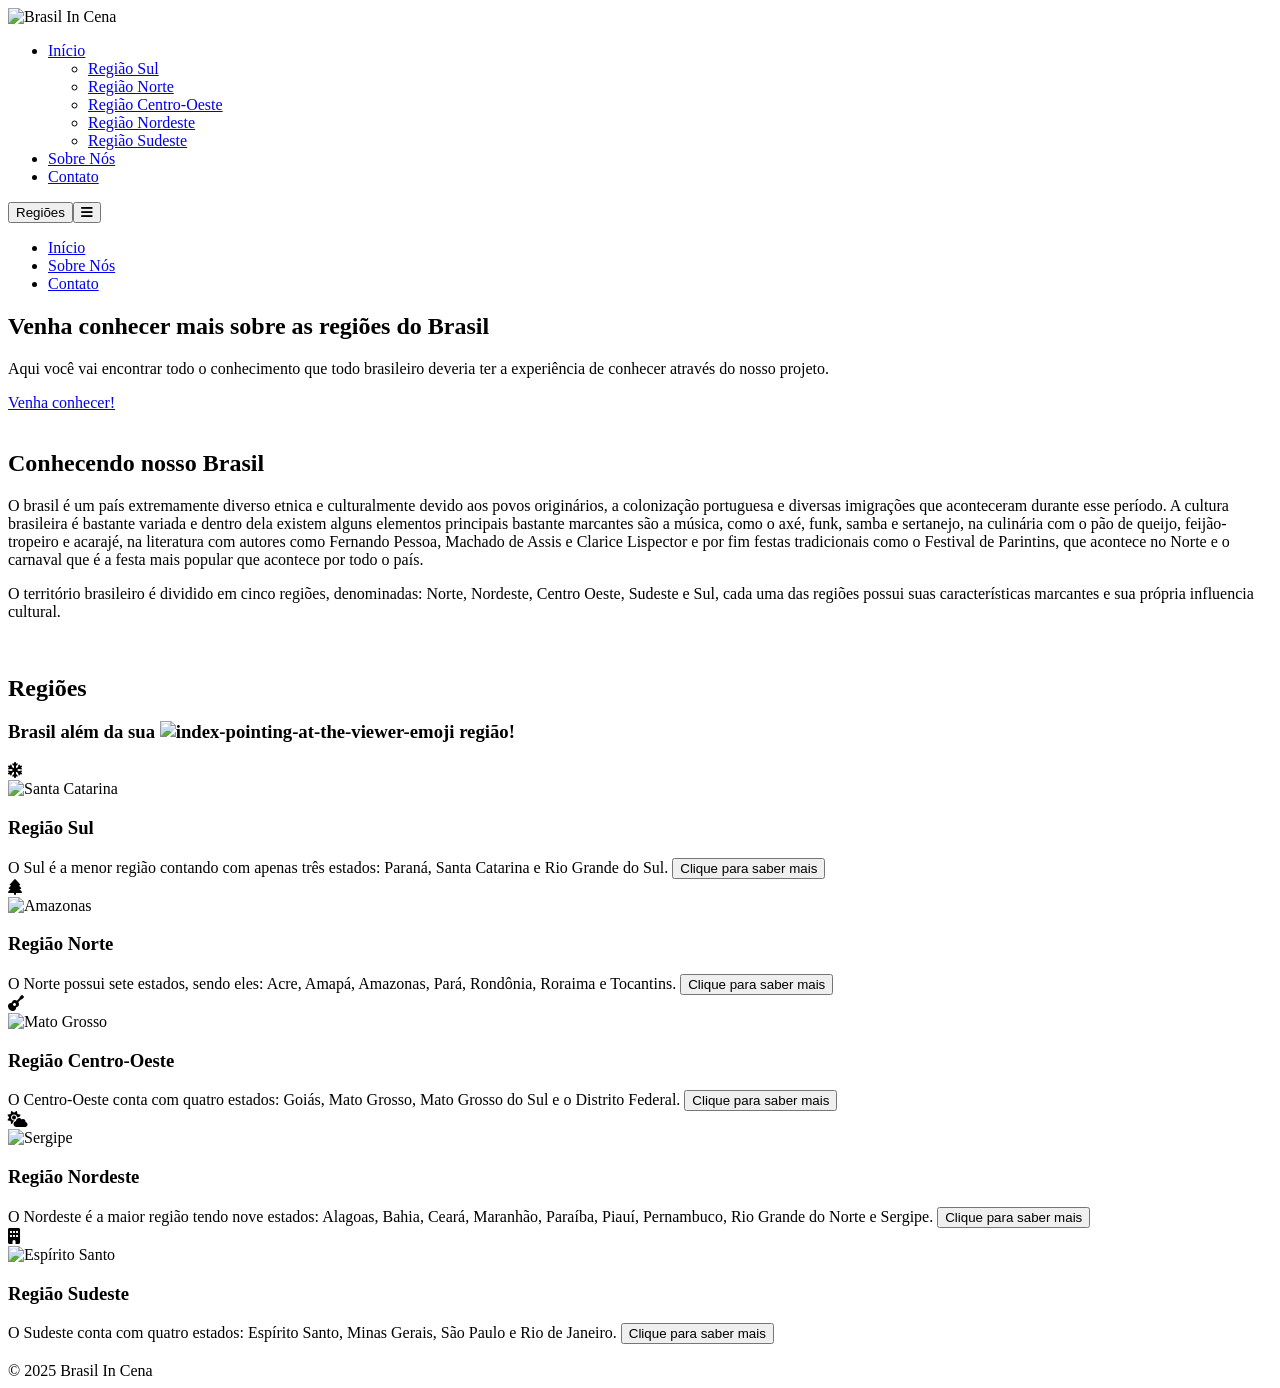
==== index.html @ 93aeb872 "Auto-deploy: Update regions data and build pages. ebbc20888fd1d52a2a6625dc77ec9b500f9c16fe" ====
<!DOCTYPE html><html lang="pt-br"><head><meta charset="UTF-8"><meta name="viewport" content="width=device-width, initial-scale=1.0"><link rel="stylesheet" href="src/assets/styles/css/style.css"><link rel="stylesheet" href="https://cdnjs.cloudflare.com/ajax/libs/font-awesome/6.4.0/css/all.min.css"><script src="https://unpkg.com/scrollreveal"></script><title>Brasil in Cena</title></head><body><header><nav id="navbar"><img loading="lazy" src="src/assets/styles/img/logoo.png" alt="Brasil In Cena" id="nav_logo"><ul id="nav_list"><li class="nav-item"><a href="index.html">Início</a><ul class="nav-menu"><li><a href="src/assets/pages/sul.html">Região Sul</a></li><li><a href="src/assets/pages/norte.html">Região Norte</a></li><li><a href="src/assets/pages/centro-oeste.html">Região Centro-Oeste</a></li><li><a href="src/assets/pages/nordeste.html">Região Nordeste</a></li><li><a href="src/assets/pages/sudeste.html">Região Sudeste</a></li></ul></li><li class="nav-item"><a href="src/assets/pages/sobre.html">Sobre Nós</a></li><li class="nav-item"><a href="src/assets/pages/contato.html">Contato</a></li></ul><a href='index.html#menu' class="btn-default-link"><button class="btn-default">Regiões</button></a><button id="mobile_btn"><i class="fa-solid fa-bars"></i></button></nav><div id="mobile_menu"><ul id="mobile_nav_list"><li class="nav-item active"><a href="index.html">Início</a></li><li class="nav-item"><a href="src/assets/pages/sobre.html">Sobre Nós</a></li><li class="nav-item"><a href="src/assets/pages/contato.html">Contato</a></li></ul></div></header><main><section id="home"><div class="shape"></div><div id="cta"><h1 class="title"> Venha conhecer mais sobre as <span>regiões do Brasil</span></h1><p class="description"> Aqui você vai encontrar todo o conhecimento que todo brasileiro deveria ter a experiência de conhecer através do nosso projeto. </p><div id="cta_buttons"><a href="#brasil" class="btn-default"> Venha conhecer! </a></div></div><div id="banner"><img loading="lazy" src="src/assets/styles/img/banner.png" alt="" onerror="this.onerror=null; this.src='src/assets/styles/img/brasil1.png';"></div></section><section id="brasil"><div class="shape-brasil"></div><div id="br"><h1 class="title"> Conhecendo nosso <span class="subtitle">Brasil</span></h1><p class="description"> O brasil é um país extremamente diverso etnica e culturalmente devido aos povos originários, a colonização portuguesa e diversas imigrações que aconteceram durante esse período. A cultura brasileira é bastante variada e dentro dela existem alguns elementos principais bastante marcantes são a música, como o axé, funk, samba e sertanejo, na culinária com o pão de queijo, feijão-tropeiro e acarajé, na literatura com autores como Fernando Pessoa, Machado de Assis e Clarice Lispector e por fim festas tradicionais como o Festival de Parintins, que acontece no Norte e o carnaval que é a festa mais popular que acontece por todo o país. </p><p class="description"> O território brasileiro é dividido em cinco regiões, denominadas: Norte, Nordeste, Centro Oeste, Sudeste e Sul, cada uma das regiões possui suas características marcantes e sua própria influencia cultural. </p></div><div id="banner"><img loading="lazy" src="src/assets/styles/img/brasil1.png" alt=""></div></section><section id="menu"><h2 class="section-title">Regiões</h2><h3 class="section-subtitle">Brasil além da sua <img width="48" height="48" src="https://img.icons8.com/emoji/48/index-pointing-at-the-viewer-emoji.png" alt="index-pointing-at-the-viewer-emoji" loading="lazy" /> região!</h3><div id="dishes"><div class="dish"><div class="dish-heart"><i class="fa-solid fa-snowflake"></i></div><img src="https://www.rvempreendimentos.com.br/wp-content/uploads/2022/03/morar-em-santa-catarina.jpg" class="dish-image" alt="Santa Catarina" loading="lazy"><h3 class="dish-title"> Região Sul </h3><span class="dish-description"> O Sul é a menor região contando com apenas três estados: Paraná, Santa Catarina e Rio Grande do Sul. </span><a href='src/assets/pages/sul.html' class="btn-default-link"><button class="btn-default">Clique para saber mais</button></a></div><div class="dish"><div class="dish-heart"><i class="fa-solid fa-tree"></i></div><img src="https://img.odcdn.com.br/wp-content/uploads/2025/01/Rio-amazonas-1920x1080.jpg" class="dish-image" alt="Amazonas" loading="lazy"><h3 class="dish-title"> Região Norte </h3><span class="dish-description"> O Norte possui sete estados, sendo eles: Acre, Amapá, Amazonas, Pará, Rondônia, Roraima e Tocantins. </span><a href='src/assets/pages/norte.html' class="btn-default-link"><button class="btn-default">Clique para saber mais</button></a></div><div class="dish"><div class="dish-heart"><i class="fa-solid fa-guitar"></i></div><img src="https://imagens.portalzuk.com.br/blog/593/63348a81b76a8.jpg" class="dish-image" alt="Mato Grosso" loading="lazy"><h3 class="dish-title"> Região Centro-Oeste </h3><span class="dish-description"> O Centro-Oeste conta com quatro estados: Goiás, Mato Grosso, Mato Grosso do Sul e o Distrito Federal. </span><a href='src/assets/pages/centro-oeste.html' class="btn-default-link"><button class="btn-default">Clique para saber mais</button></a></div><div class="dish"><div class="dish-heart"><i class="fa-solid fa-cloud-sun"></i></div><img src="https://encrypted-tbn0.gstatic.com/images?q=tbn:ANd9GcTN8U9FhdNy1O3b52xm7x3zM3lcyWp_w81t0A&s" class="dish-image" alt="Sergipe" loading="lazy"><h3 class="dish-title"> Região Nordeste </h3><span class="dish-description"> O Nordeste é a maior região tendo nove estados: Alagoas, Bahia, Ceará, Maranhão, Paraíba, Piauí, Pernambuco, Rio Grande do Norte e Sergipe. </span><a href='src/assets/pages/nordeste.html' class="btn-default-link"><button class="btn-default">Clique para saber mais</button></a></div><div class="dish"><div class="dish-heart"><i class="fa-solid fa-building"></i></div><img src="https://vidadeturista.com/wp-content/uploads/2020/07/ponte-vitoria-espirito-santo.jpg" class="dish-image" alt="Espírito Santo" loading="lazy"><h3 class="dish-title"> Região Sudeste </h3><span class="dish-description"> O Sudeste conta com quatro estados: Espírito Santo, Minas Gerais, São Paulo e Rio de Janeiro. </span><a href='src/assets/pages/sudeste.html' class="btn-default-link"><button class="btn-default">Clique para saber mais</button></a></div></div></section></main><footer><img src="src/assets/styles/img/footer.svg" alt="" loading="lazy"><div id="footer_items"><span id="copyright"> &copy 2025 Brasil In Cena </span></div></footer><script src="src/assets/styles/js/script.js"></script></body></html>
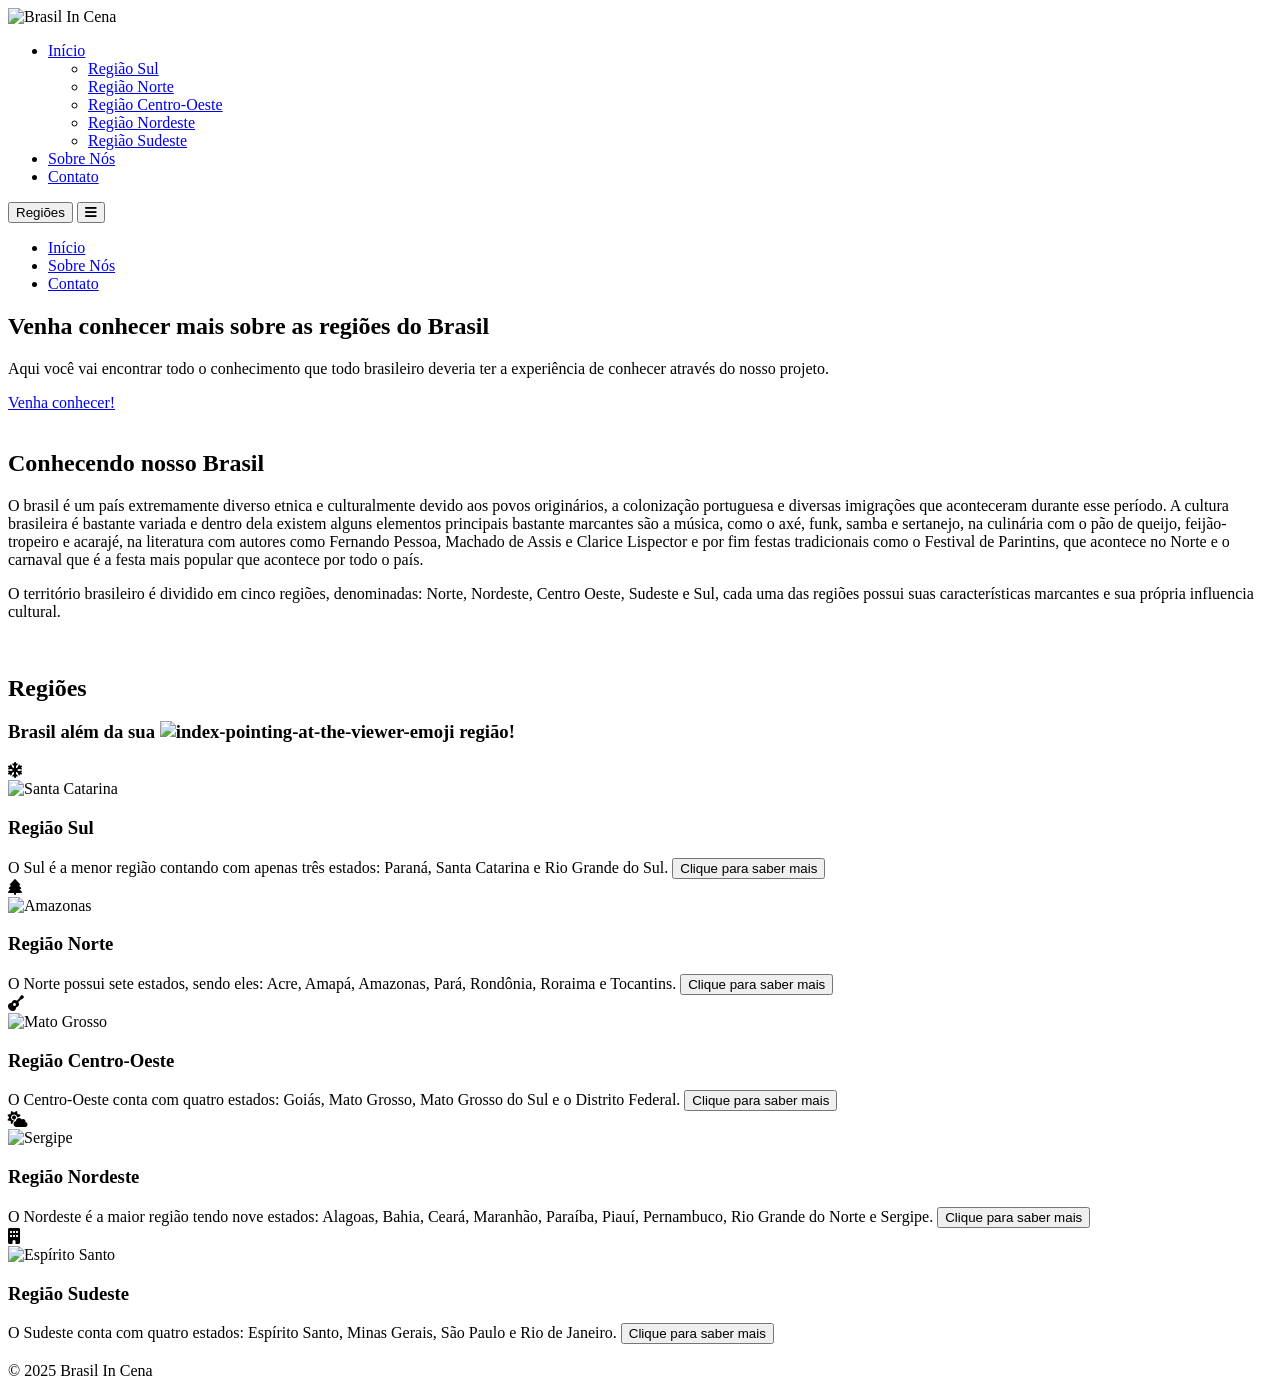
==== commit 69873a39: "Auto-deploy: Update regions data and build pages. b3bf6445f37261f64de7d0e1ed1f90cdda896c5e" ====
--- a/index.html
+++ b/index.html
@@ -1 +1,256 @@
-<!DOCTYPE html><html lang="pt-br"><head><meta charset="UTF-8"><meta name="viewport" content="width=device-width, initial-scale=1.0"><link rel="stylesheet" href="src/assets/styles/css/style.css"><link rel="stylesheet" href="https://cdnjs.cloudflare.com/ajax/libs/font-awesome/6.4.0/css/all.min.css"><script src="https://unpkg.com/scrollreveal"></script><title>Brasil in Cena</title></head><body><header><nav id="navbar"><img loading="lazy" src="src/assets/styles/img/logoo.png" alt="Brasil In Cena" id="nav_logo"><ul id="nav_list"><li class="nav-item"><a href="index.html">Início</a><ul class="nav-menu"><li><a href="src/assets/pages/sul.html">Região Sul</a></li><li><a href="src/assets/pages/norte.html">Região Norte</a></li><li><a href="src/assets/pages/centro-oeste.html">Região Centro-Oeste</a></li><li><a href="src/assets/pages/nordeste.html">Região Nordeste</a></li><li><a href="src/assets/pages/sudeste.html">Região Sudeste</a></li></ul></li><li class="nav-item"><a href="src/assets/pages/sobre.html">Sobre Nós</a></li><li class="nav-item"><a href="src/assets/pages/contato.html">Contato</a></li></ul><a href='index.html#menu' class="btn-default-link"><button class="btn-default">Regiões</button></a><button id="mobile_btn"><i class="fa-solid fa-bars"></i></button></nav><div id="mobile_menu"><ul id="mobile_nav_list"><li class="nav-item active"><a href="index.html">Início</a></li><li class="nav-item"><a href="src/assets/pages/sobre.html">Sobre Nós</a></li><li class="nav-item"><a href="src/assets/pages/contato.html">Contato</a></li></ul></div></header><main><section id="home"><div class="shape"></div><div id="cta"><h1 class="title"> Venha conhecer mais sobre as <span>regiões do Brasil</span></h1><p class="description"> Aqui você vai encontrar todo o conhecimento que todo brasileiro deveria ter a experiência de conhecer através do nosso projeto. </p><div id="cta_buttons"><a href="#brasil" class="btn-default"> Venha conhecer! </a></div></div><div id="banner"><img loading="lazy" src="src/assets/styles/img/banner.png" alt="" onerror="this.onerror=null; this.src='src/assets/styles/img/brasil1.png';"></div></section><section id="brasil"><div class="shape-brasil"></div><div id="br"><h1 class="title"> Conhecendo nosso <span class="subtitle">Brasil</span></h1><p class="description"> O brasil é um país extremamente diverso etnica e culturalmente devido aos povos originários, a colonização portuguesa e diversas imigrações que aconteceram durante esse período. A cultura brasileira é bastante variada e dentro dela existem alguns elementos principais bastante marcantes são a música, como o axé, funk, samba e sertanejo, na culinária com o pão de queijo, feijão-tropeiro e acarajé, na literatura com autores como Fernando Pessoa, Machado de Assis e Clarice Lispector e por fim festas tradicionais como o Festival de Parintins, que acontece no Norte e o carnaval que é a festa mais popular que acontece por todo o país. </p><p class="description"> O território brasileiro é dividido em cinco regiões, denominadas: Norte, Nordeste, Centro Oeste, Sudeste e Sul, cada uma das regiões possui suas características marcantes e sua própria influencia cultural. </p></div><div id="banner"><img loading="lazy" src="src/assets/styles/img/brasil1.png" alt=""></div></section><section id="menu"><h2 class="section-title">Regiões</h2><h3 class="section-subtitle">Brasil além da sua <img width="48" height="48" src="https://img.icons8.com/emoji/48/index-pointing-at-the-viewer-emoji.png" alt="index-pointing-at-the-viewer-emoji" loading="lazy" /> região!</h3><div id="dishes"><div class="dish"><div class="dish-heart"><i class="fa-solid fa-snowflake"></i></div><img src="https://www.rvempreendimentos.com.br/wp-content/uploads/2022/03/morar-em-santa-catarina.jpg" class="dish-image" alt="Santa Catarina" loading="lazy"><h3 class="dish-title"> Região Sul </h3><span class="dish-description"> O Sul é a menor região contando com apenas três estados: Paraná, Santa Catarina e Rio Grande do Sul. </span><a href='src/assets/pages/sul.html' class="btn-default-link"><button class="btn-default">Clique para saber mais</button></a></div><div class="dish"><div class="dish-heart"><i class="fa-solid fa-tree"></i></div><img src="https://img.odcdn.com.br/wp-content/uploads/2025/01/Rio-amazonas-1920x1080.jpg" class="dish-image" alt="Amazonas" loading="lazy"><h3 class="dish-title"> Região Norte </h3><span class="dish-description"> O Norte possui sete estados, sendo eles: Acre, Amapá, Amazonas, Pará, Rondônia, Roraima e Tocantins. </span><a href='src/assets/pages/norte.html' class="btn-default-link"><button class="btn-default">Clique para saber mais</button></a></div><div class="dish"><div class="dish-heart"><i class="fa-solid fa-guitar"></i></div><img src="https://imagens.portalzuk.com.br/blog/593/63348a81b76a8.jpg" class="dish-image" alt="Mato Grosso" loading="lazy"><h3 class="dish-title"> Região Centro-Oeste </h3><span class="dish-description"> O Centro-Oeste conta com quatro estados: Goiás, Mato Grosso, Mato Grosso do Sul e o Distrito Federal. </span><a href='src/assets/pages/centro-oeste.html' class="btn-default-link"><button class="btn-default">Clique para saber mais</button></a></div><div class="dish"><div class="dish-heart"><i class="fa-solid fa-cloud-sun"></i></div><img src="https://encrypted-tbn0.gstatic.com/images?q=tbn:ANd9GcTN8U9FhdNy1O3b52xm7x3zM3lcyWp_w81t0A&s" class="dish-image" alt="Sergipe" loading="lazy"><h3 class="dish-title"> Região Nordeste </h3><span class="dish-description"> O Nordeste é a maior região tendo nove estados: Alagoas, Bahia, Ceará, Maranhão, Paraíba, Piauí, Pernambuco, Rio Grande do Norte e Sergipe. </span><a href='src/assets/pages/nordeste.html' class="btn-default-link"><button class="btn-default">Clique para saber mais</button></a></div><div class="dish"><div class="dish-heart"><i class="fa-solid fa-building"></i></div><img src="https://vidadeturista.com/wp-content/uploads/2020/07/ponte-vitoria-espirito-santo.jpg" class="dish-image" alt="Espírito Santo" loading="lazy"><h3 class="dish-title"> Região Sudeste </h3><span class="dish-description"> O Sudeste conta com quatro estados: Espírito Santo, Minas Gerais, São Paulo e Rio de Janeiro. </span><a href='src/assets/pages/sudeste.html' class="btn-default-link"><button class="btn-default">Clique para saber mais</button></a></div></div></section></main><footer><img src="src/assets/styles/img/footer.svg" alt="" loading="lazy"><div id="footer_items"><span id="copyright"> &copy 2025 Brasil In Cena </span></div></footer><script src="src/assets/styles/js/script.js"></script></body></html>+<!DOCTYPE html>
+<html lang="pt-br">
+
+<head>
+    <meta charset="UTF-8">
+    <meta name="viewport" content="width=device-width, initial-scale=1.0">
+
+    <link rel="stylesheet" href="src/assets/styles/css/style.css">
+    <link rel="stylesheet" href="https://cdnjs.cloudflare.com/ajax/libs/font-awesome/6.4.0/css/all.min.css">
+
+    <script src="https://unpkg.com/scrollreveal"></script>
+
+    <title>Brasil in Cena</title>
+
+</head>
+
+<body>
+        <header>
+        <nav id="navbar">
+            <img src="src/assets/styles/img/logoo.png" alt="Brasil In Cena" id="nav_logo">
+
+            <ul id="nav_list">
+                <li class="nav-item">
+                    <a href="index.html">Início</a>
+                    <ul class="nav-menu">
+                        <li><a href="src/assets/pages/sul.html">Região Sul</a></li>
+                        <li><a href="src/assets/pages/norte.html">Região Norte</a></li>
+                        <li><a href="src/assets/pages/centro-oeste.html">Região Centro-Oeste</a></li>
+                        <li><a href="src/assets/pages/nordeste.html">Região Nordeste</a></li>
+                        <li><a href="src/assets/pages/sudeste.html">Região Sudeste</a></li>
+                    </ul>
+                </li>
+                <li class="nav-item">
+                    <a href="src/assets/pages/sobre.html">Sobre Nós</a>
+                </li>
+                <li class="nav-item">
+                    <a href="src/assets/pages/contato.html">Contato</a>
+                </li>
+            </ul>
+
+            <a href='index.html#menu' class="btn-default-link"><button class="btn-default">Regiões</button></a>
+
+            <button id="mobile_btn">
+                <i class="fa-solid fa-bars"></i>
+            </button>
+        </nav>
+
+        <div id="mobile_menu">
+            <ul id="mobile_nav_list">
+                <li class="nav-item active">
+                    <a href="index.html">Início</a>
+                </li>
+                <li class="nav-item">
+                    <a href="src/assets/pages/sobre.html">Sobre Nós</a>
+                </li>
+                <li class="nav-item">
+                    <a href="src/assets/pages/contato.html">Contato</a>
+                </li>
+            </ul>
+        </div>
+    </header>
+
+    <main>
+        <section id="home">
+            <div class="shape"></div>
+            <div id="cta">
+                <h1 class="title">
+                    Venha conhecer mais sobre as
+                    <span>regiões do Brasil</span>
+                </h1>
+
+                <p class="description">
+                    Aqui você vai encontrar todo o conhecimento que todo brasileiro deveria ter a experiência de
+                    conhecer através do nosso projeto.
+                </p>
+
+                <div id="cta_buttons">
+                    <a href="#brasil" class="btn-default">
+                        Venha conhecer!
+                    </a>
+
+                </div>
+            </div>
+
+
+
+            <div id="banner">
+                <img src="src/assets/styles/img/banner.png" alt="" onerror="this.onerror=null; this.src='src/assets/styles/img/brasil1.png';">
+            </div>
+
+
+        </section>
+
+        <section id="brasil">
+            <div class="shape-brasil"></div>
+            <div id="br">
+                <h1 class="title">
+                    Conhecendo nosso
+                    <span class="subtitle">Brasil</span>
+                </h1>
+
+                <p class="description">
+                    O brasil é um país extremamente diverso etnica e culturalmente devido aos povos originários, a
+                    colonização portuguesa e diversas imigrações que aconteceram durante esse período. A cultura
+                    brasileira é bastante variada e dentro dela existem alguns elementos principais bastante marcantes
+                    são a música, como o axé, funk, samba e sertanejo, na culinária com o pão de queijo, feijão-tropeiro
+                    e acarajé, na literatura com autores como Fernando Pessoa, Machado de Assis e Clarice Lispector e
+                    por fim festas tradicionais como o Festival de Parintins, que acontece no Norte e o carnaval que é a
+                    festa mais popular que acontece por todo o país.
+                </p>
+                <p class="description">
+                    O território brasileiro é dividido em cinco regiões, denominadas: Norte, Nordeste, Centro Oeste,
+                    Sudeste e Sul, cada uma das regiões possui suas características marcantes e sua própria influencia
+                    cultural.
+                </p>
+
+            </div>
+
+            <div id="banner">
+                <img src="src/assets/styles/img/brasil1.png" alt="">
+            </div>
+        </section>
+
+
+
+        <section id="menu">
+            <h2 class="section-title">Regiões</h2>
+            <h3 class="section-subtitle">Brasil além da sua <img width="48" height="48"
+                    src="https://img.icons8.com/emoji/48/index-pointing-at-the-viewer-emoji.png"
+                    alt="index-pointing-at-the-viewer-emoji" loading="lazy" /> região!</h3>
+
+            <div id="dishes">
+                <div class="dish">
+                    <div class="dish-heart">
+                        <i class="fa-solid fa-snowflake"></i>
+                    </div>
+
+                    <img src="https://www.rvempreendimentos.com.br/wp-content/uploads/2022/03/morar-em-santa-catarina.jpg"
+                        class="dish-image" alt="Santa Catarina" loading="lazy">
+
+                    <h3 class="dish-title">
+                        Região Sul
+                    </h3>
+
+                    <span class="dish-description">
+                        O Sul é a menor região contando com apenas três estados: Paraná, Santa Catarina e Rio Grande do
+                        Sul.
+                    </span>
+
+                    <a href='src/assets/pages/sul.html' class="btn-default-link"><button class="btn-default">Clique para
+                            saber mais</button></a>
+                </div>
+
+
+                <div class="dish">
+                    <div class="dish-heart">
+                        <i class="fa-solid fa-tree"></i>
+                    </div>
+
+                    <img src="https://img.odcdn.com.br/wp-content/uploads/2025/01/Rio-amazonas-1920x1080.jpg"
+                        class="dish-image" alt="Amazonas" loading="lazy">
+
+                    <h3 class="dish-title">
+                        Região Norte
+                    </h3>
+
+                    <span class="dish-description">
+                        O Norte possui sete estados, sendo eles: Acre, Amapá, Amazonas,
+                        Pará, Rondônia, Roraima e Tocantins.
+                    </span>
+
+                    <a href='src/assets/pages/norte.html' class="btn-default-link"><button class="btn-default">Clique
+                            para saber mais</button></a>
+                </div>
+
+                <div class="dish">
+                    <div class="dish-heart">
+                        <i class="fa-solid fa-guitar"></i>
+                    </div>
+
+                    <img src="https://imagens.portalzuk.com.br/blog/593/63348a81b76a8.jpg" class="dish-image"
+                        alt="Mato Grosso" loading="lazy">
+
+                    <h3 class="dish-title">
+                        Região Centro-Oeste
+                    </h3>
+
+                    <span class="dish-description">
+                        O Centro-Oeste conta com quatro estados: Goiás, Mato Grosso, Mato Grosso do Sul e o Distrito
+                        Federal.
+                    </span>
+
+                    <a href='src/assets/pages/centro-oeste.html' class="btn-default-link">
+                        <button class="btn-default">Clique para saber mais</button>
+                    </a>
+                </div>
+
+                <div class="dish">
+                    <div class="dish-heart">
+                        <i class="fa-solid fa-cloud-sun"></i>
+                    </div>
+
+                    <img src="https://encrypted-tbn0.gstatic.com/images?q=tbn:ANd9GcTN8U9FhdNy1O3b52xm7x3zM3lcyWp_w81t0A&s"
+                        class="dish-image" alt="Sergipe" loading="lazy">
+
+                    <h3 class="dish-title">
+                        Região Nordeste
+                    </h3>
+
+                    <span class="dish-description">
+                        O Nordeste é a maior região tendo nove estados: Alagoas, Bahia, Ceará, Maranhão, Paraíba, Piauí,
+                        Pernambuco, Rio Grande do Norte e Sergipe.
+                    </span>
+
+                    <a href='src/assets/pages/nordeste.html' class="btn-default-link"><button class="btn-default">Clique para
+                            saber mais</button></a>
+                </div>
+
+                <div class="dish">
+                    <div class="dish-heart">
+                        <i class="fa-solid fa-building"></i>
+                    </div>
+
+                    <img src="https://vidadeturista.com/wp-content/uploads/2020/07/ponte-vitoria-espirito-santo.jpg"
+                        class="dish-image" alt="Espírito Santo" loading="lazy">
+
+                    <h3 class="dish-title">
+                        Região Sudeste
+                    </h3>
+
+                    <span class="dish-description">
+                        O Sudeste conta com quatro estados: Espírito Santo, Minas Gerais, São Paulo e Rio de Janeiro.
+                    </span>
+
+                    <a href='src/assets/pages/sudeste.html' class="btn-default-link"><button class="btn-default">Clique para
+                            saber mais</button></a>
+                </div>
+
+            </div>
+        </section>
+    </main>
+
+    <footer>
+        <img src="src/assets/styles/img/footer.svg" alt="" loading="lazy">
+
+        <div id="footer_items">
+            <span id="copyright">
+                &copy 2025 Brasil In Cena
+            </span>
+        </div>
+    </footer>
+
+    <script src="src/assets/styles/js/script.js"></script>
+</body>
+
+</html>
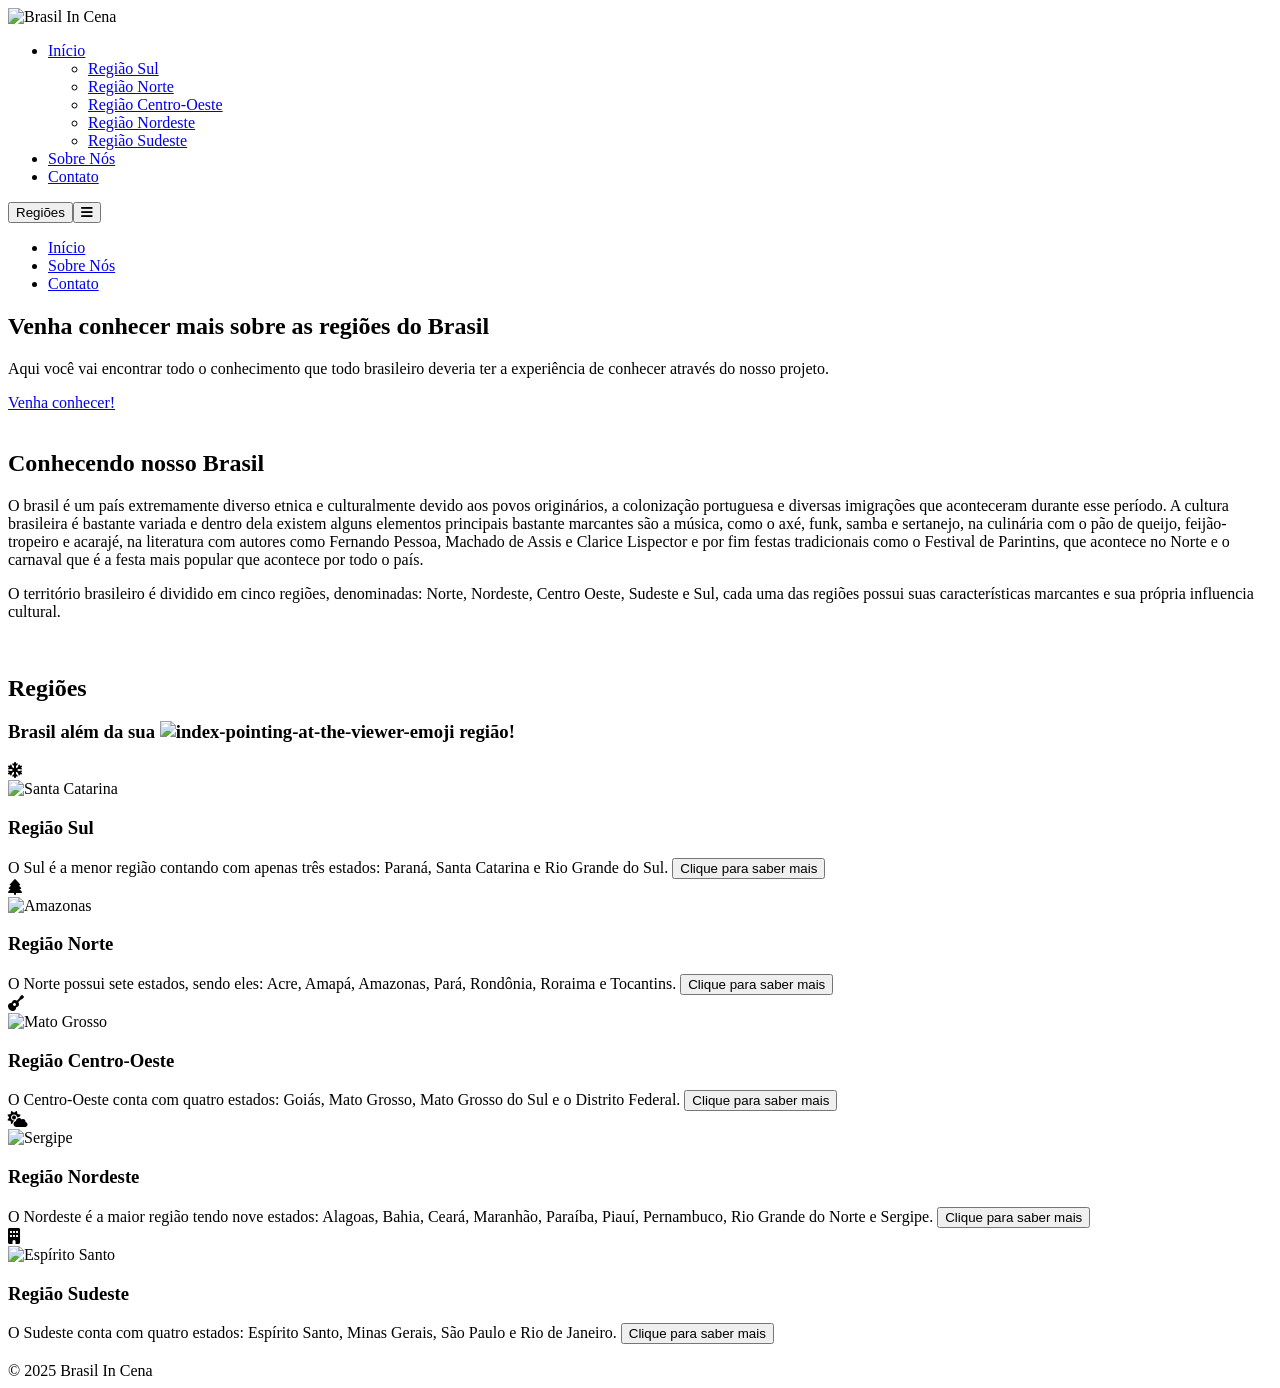
==== commit c50fe2b2: "Auto-deploy: Update regions data and build pages. 6e23031bc6d0ebd4909546f33b0b366831f3865f" ====
--- a/index.html
+++ b/index.html
@@ -1,105 +1,13 @@
-<!DOCTYPE html>
-<html lang="pt-br">
-
-<head>
-    <meta charset="UTF-8">
-    <meta name="viewport" content="width=device-width, initial-scale=1.0">
-
-    <link rel="stylesheet" href="src/assets/styles/css/style.css">
-    <link rel="stylesheet" href="https://cdnjs.cloudflare.com/ajax/libs/font-awesome/6.4.0/css/all.min.css">
-
-    <script src="https://unpkg.com/scrollreveal"></script>
-
-    <title>Brasil in Cena</title>
-
-</head>
-
-<body>
-        <header>
-        <nav id="navbar">
-            <img src="src/assets/styles/img/logoo.png" alt="Brasil In Cena" id="nav_logo">
-
-            <ul id="nav_list">
-                <li class="nav-item">
-                    <a href="index.html">Início</a>
-                    <ul class="nav-menu">
-                        <li><a href="src/assets/pages/sul.html">Região Sul</a></li>
-                        <li><a href="src/assets/pages/norte.html">Região Norte</a></li>
-                        <li><a href="src/assets/pages/centro-oeste.html">Região Centro-Oeste</a></li>
-                        <li><a href="src/assets/pages/nordeste.html">Região Nordeste</a></li>
-                        <li><a href="src/assets/pages/sudeste.html">Região Sudeste</a></li>
-                    </ul>
-                </li>
-                <li class="nav-item">
-                    <a href="src/assets/pages/sobre.html">Sobre Nós</a>
-                </li>
-                <li class="nav-item">
-                    <a href="src/assets/pages/contato.html">Contato</a>
-                </li>
-            </ul>
-
-            <a href='index.html#menu' class="btn-default-link"><button class="btn-default">Regiões</button></a>
-
-            <button id="mobile_btn">
-                <i class="fa-solid fa-bars"></i>
-            </button>
-        </nav>
-
-        <div id="mobile_menu">
-            <ul id="mobile_nav_list">
-                <li class="nav-item active">
-                    <a href="index.html">Início</a>
-                </li>
-                <li class="nav-item">
-                    <a href="src/assets/pages/sobre.html">Sobre Nós</a>
-                </li>
-                <li class="nav-item">
-                    <a href="src/assets/pages/contato.html">Contato</a>
-                </li>
-            </ul>
-        </div>
-    </header>
-
-    <main>
-        <section id="home">
-            <div class="shape"></div>
-            <div id="cta">
-                <h1 class="title">
+<!DOCTYPE html><html lang="pt-BR"><head><meta charset="UTF-8"><meta name="viewport" content="width=device-width, initial-scale=1.0"><link rel="stylesheet" href="./src/assets/styles/css/style.css"><link rel="stylesheet" href="https://cdnjs.cloudflare.com/ajax/libs/font-awesome/6.4.0/css/all.min.css"><script src="https://unpkg.com/scrollreveal"></script><title>Brasil in Cena</title></head><body><header><nav id="navbar"><img src="./src/assets/styles/img/logoo.png" alt="Brasil In Cena" id="nav_logo"><ul id="nav_list"><li class="nav-item"><a href="./index.html">Início</a><ul class="nav-menu"><li><a href="./src/assets/pages/sul.html">Região Sul</a></li><li><a href="./src/assets/pages/norte.html">Região Norte</a></li><li><a href="./src/assets/pages/centro-oeste.html">Região Centro-Oeste</a></li><li><a href="./src/assets/pages/nordeste.html">Região Nordeste</a></li><li><a href="./src/assets/pages/sudeste.html">Região Sudeste</a></li></ul></li><li class="nav-item"><a href="./src/assets/pages/sobre.html">Sobre Nós</a></li><li class="nav-item"><a href="./src/assets/pages/contato.html">Contato</a></li></ul><a href='./index.html#menu' class="btn-default-link"><button class="btn-default">Regiões</button></a><button id="mobile_btn"><i class="fa-solid fa-bars"></i></button></nav><div id="mobile_menu"><ul id="mobile_nav_list"><li class="nav-item active"><a href="./index.html">Início</a></li><li class="nav-item"><a href="./src/assets/pages/sobre.html">Sobre Nós</a></li><li class="nav-item"><a href="./src/assets/pages/contato.html">Contato</a></li></ul></div></header><main><section id="home"><div class="shape"></div><div id="cta"><h1 class="title">
                     Venha conhecer mais sobre as
-                    <span>regiões do Brasil</span>
-                </h1>
-
-                <p class="description">
+                    <span>regiões do Brasil</span></h1><p class="description">
                     Aqui você vai encontrar todo o conhecimento que todo brasileiro deveria ter a experiência de
                     conhecer através do nosso projeto.
-                </p>
-
-                <div id="cta_buttons">
-                    <a href="#brasil" class="btn-default">
+                </p><div id="cta_buttons"><a href="#brasil" class="btn-default">
                         Venha conhecer!
-                    </a>
-
-                </div>
-            </div>
-
-
-
-            <div id="banner">
-                <img src="src/assets/styles/img/banner.png" alt="" onerror="this.onerror=null; this.src='src/assets/styles/img/brasil1.png';">
-            </div>
-
-
-        </section>
-
-        <section id="brasil">
-            <div class="shape-brasil"></div>
-            <div id="br">
-                <h1 class="title">
+                    </a></div></div><div id="banner"><img src="./src/assets/styles/img/banner.png" alt="" onerror="this.onerror=null; this.src='./src/assets/styles/img/brasil1.png';"></div></section><section id="brasil"><div class="shape-brasil"></div><div id="br"><h1 class="title">
                     Conhecendo nosso
-                    <span class="subtitle">Brasil</span>
-                </h1>
-
-                <p class="description">
+                    <span class="subtitle">Brasil</span></h1><p class="description">
                     O brasil é um país extremamente diverso etnica e culturalmente devido aos povos originários, a
                     colonização portuguesa e diversas imigrações que aconteceram durante esse período. A cultura
                     brasileira é bastante variada e dentro dela existem alguns elementos principais bastante marcantes
@@ -107,150 +15,45 @@
                     e acarajé, na literatura com autores como Fernando Pessoa, Machado de Assis e Clarice Lispector e
                     por fim festas tradicionais como o Festival de Parintins, que acontece no Norte e o carnaval que é a
                     festa mais popular que acontece por todo o país.
-                </p>
-                <p class="description">
+                </p><p class="description">
                     O território brasileiro é dividido em cinco regiões, denominadas: Norte, Nordeste, Centro Oeste,
                     Sudeste e Sul, cada uma das regiões possui suas características marcantes e sua própria influencia
                     cultural.
-                </p>
-
-            </div>
-
-            <div id="banner">
-                <img src="src/assets/styles/img/brasil1.png" alt="">
-            </div>
-        </section>
-
-
-
-        <section id="menu">
-            <h2 class="section-title">Regiões</h2>
-            <h3 class="section-subtitle">Brasil além da sua <img width="48" height="48"
+                </p></div><div id="banner"><img src="./src/assets/styles/img/brasil1.png" alt=""></div></section><section id="menu"><h2 class="section-title">Regiões</h2><h3 class="section-subtitle">Brasil além da sua <img width="48" height="48"
                     src="https://img.icons8.com/emoji/48/index-pointing-at-the-viewer-emoji.png"
-                    alt="index-pointing-at-the-viewer-emoji" loading="lazy" /> região!</h3>
-
-            <div id="dishes">
-                <div class="dish">
-                    <div class="dish-heart">
-                        <i class="fa-solid fa-snowflake"></i>
-                    </div>
-
-                    <img src="https://www.rvempreendimentos.com.br/wp-content/uploads/2022/03/morar-em-santa-catarina.jpg"
-                        class="dish-image" alt="Santa Catarina" loading="lazy">
-
-                    <h3 class="dish-title">
+                    alt="index-pointing-at-the-viewer-emoji" loading="lazy" /> região!</h3><div id="dishes"><div class="dish"><div class="dish-heart"><i class="fa-solid fa-snowflake"></i></div><img src="https://www.rvempreendimentos.com.br/wp-content/uploads/2022/03/morar-em-santa-catarina.jpg"
+                        class="dish-image" alt="Santa Catarina" loading="lazy"><h3 class="dish-title">
                         Região Sul
-                    </h3>
-
-                    <span class="dish-description">
+                    </h3><span class="dish-description">
                         O Sul é a menor região contando com apenas três estados: Paraná, Santa Catarina e Rio Grande do
                         Sul.
-                    </span>
-
-                    <a href='src/assets/pages/sul.html' class="btn-default-link"><button class="btn-default">Clique para
-                            saber mais</button></a>
-                </div>
-
-
-                <div class="dish">
-                    <div class="dish-heart">
-                        <i class="fa-solid fa-tree"></i>
-                    </div>
-
-                    <img src="https://img.odcdn.com.br/wp-content/uploads/2025/01/Rio-amazonas-1920x1080.jpg"
-                        class="dish-image" alt="Amazonas" loading="lazy">
-
-                    <h3 class="dish-title">
+                    </span><a href='./src/assets/pages/sul.html' class="btn-default-link"><button class="btn-default">Clique para
+                            saber mais</button></a></div><div class="dish"><div class="dish-heart"><i class="fa-solid fa-tree"></i></div><img src="https://img.odcdn.com.br/wp-content/uploads/2025/01/Rio-amazonas-1920x1080.jpg"
+                        class="dish-image" alt="Amazonas" loading="lazy"><h3 class="dish-title">
                         Região Norte
-                    </h3>
-
-                    <span class="dish-description">
+                    </h3><span class="dish-description">
                         O Norte possui sete estados, sendo eles: Acre, Amapá, Amazonas,
                         Pará, Rondônia, Roraima e Tocantins.
-                    </span>
-
-                    <a href='src/assets/pages/norte.html' class="btn-default-link"><button class="btn-default">Clique
-                            para saber mais</button></a>
-                </div>
-
-                <div class="dish">
-                    <div class="dish-heart">
-                        <i class="fa-solid fa-guitar"></i>
-                    </div>
-
-                    <img src="https://imagens.portalzuk.com.br/blog/593/63348a81b76a8.jpg" class="dish-image"
-                        alt="Mato Grosso" loading="lazy">
-
-                    <h3 class="dish-title">
+                    </span><a href='./src/assets/pages/norte.html' class="btn-default-link"><button class="btn-default">Clique
+                            para saber mais</button></a></div><div class="dish"><div class="dish-heart"><i class="fa-solid fa-guitar"></i></div><img src="https://imagens.portalzuk.com.br/blog/593/63348a81b76a8.jpg" class="dish-image"
+                        alt="Mato Grosso" loading="lazy"><h3 class="dish-title">
                         Região Centro-Oeste
-                    </h3>
-
-                    <span class="dish-description">
+                    </h3><span class="dish-description">
                         O Centro-Oeste conta com quatro estados: Goiás, Mato Grosso, Mato Grosso do Sul e o Distrito
                         Federal.
-                    </span>
-
-                    <a href='src/assets/pages/centro-oeste.html' class="btn-default-link">
-                        <button class="btn-default">Clique para saber mais</button>
-                    </a>
-                </div>
-
-                <div class="dish">
-                    <div class="dish-heart">
-                        <i class="fa-solid fa-cloud-sun"></i>
-                    </div>
-
-                    <img src="https://encrypted-tbn0.gstatic.com/images?q=tbn:ANd9GcTN8U9FhdNy1O3b52xm7x3zM3lcyWp_w81t0A&s"
-                        class="dish-image" alt="Sergipe" loading="lazy">
-
-                    <h3 class="dish-title">
+                    </span><a href='./src/assets/pages/centro-oeste.html' class="btn-default-link"><button class="btn-default">Clique para saber mais</button></a></div><div class="dish"><div class="dish-heart"><i class="fa-solid fa-cloud-sun"></i></div><img src="https://encrypted-tbn0.gstatic.com/images?q=tbn:ANd9GcTN8U9FhdNy1O3b52xm7x3zM3lcyWp_w81t0A&s"
+                        class="dish-image" alt="Sergipe" loading="lazy"><h3 class="dish-title">
                         Região Nordeste
-                    </h3>
-
-                    <span class="dish-description">
+                    </h3><span class="dish-description">
                         O Nordeste é a maior região tendo nove estados: Alagoas, Bahia, Ceará, Maranhão, Paraíba, Piauí,
                         Pernambuco, Rio Grande do Norte e Sergipe.
-                    </span>
-
-                    <a href='src/assets/pages/nordeste.html' class="btn-default-link"><button class="btn-default">Clique para
-                            saber mais</button></a>
-                </div>
-
-                <div class="dish">
-                    <div class="dish-heart">
-                        <i class="fa-solid fa-building"></i>
-                    </div>
-
-                    <img src="https://vidadeturista.com/wp-content/uploads/2020/07/ponte-vitoria-espirito-santo.jpg"
-                        class="dish-image" alt="Espírito Santo" loading="lazy">
-
-                    <h3 class="dish-title">
+                    </span><a href='./src/assets/pages/nordeste.html' class="btn-default-link"><button class="btn-default">Clique para
+                            saber mais</button></a></div><div class="dish"><div class="dish-heart"><i class="fa-solid fa-building"></i></div><img src="https://vidadeturista.com/wp-content/uploads/2020/07/ponte-vitoria-espirito-santo.jpg"
+                        class="dish-image" alt="Espírito Santo" loading="lazy"><h3 class="dish-title">
                         Região Sudeste
-                    </h3>
-
-                    <span class="dish-description">
+                    </h3><span class="dish-description">
                         O Sudeste conta com quatro estados: Espírito Santo, Minas Gerais, São Paulo e Rio de Janeiro.
-                    </span>
-
-                    <a href='src/assets/pages/sudeste.html' class="btn-default-link"><button class="btn-default">Clique para
-                            saber mais</button></a>
-                </div>
-
-            </div>
-        </section>
-    </main>
-
-    <footer>
-        <img src="src/assets/styles/img/footer.svg" alt="" loading="lazy">
-
-        <div id="footer_items">
-            <span id="copyright">
-                &copy 2025 Brasil In Cena
-            </span>
-        </div>
-    </footer>
-
-    <script src="src/assets/styles/js/script.js"></script>
-</body>
-
-</html>+                    </span><a href='./src/assets/pages/sudeste.html' class="btn-default-link"><button class="btn-default">Clique para
+                            saber mais</button></a></div></div></section></main><footer><img src="./src/assets/styles/img/footer.svg" alt="" loading="lazy"><div id="footer_items"><span id="copyright">
+                &copy; 2025 Brasil In Cena
+            </span></div></footer><script src="./src/assets/styles/js/script.js"></script></body></html>
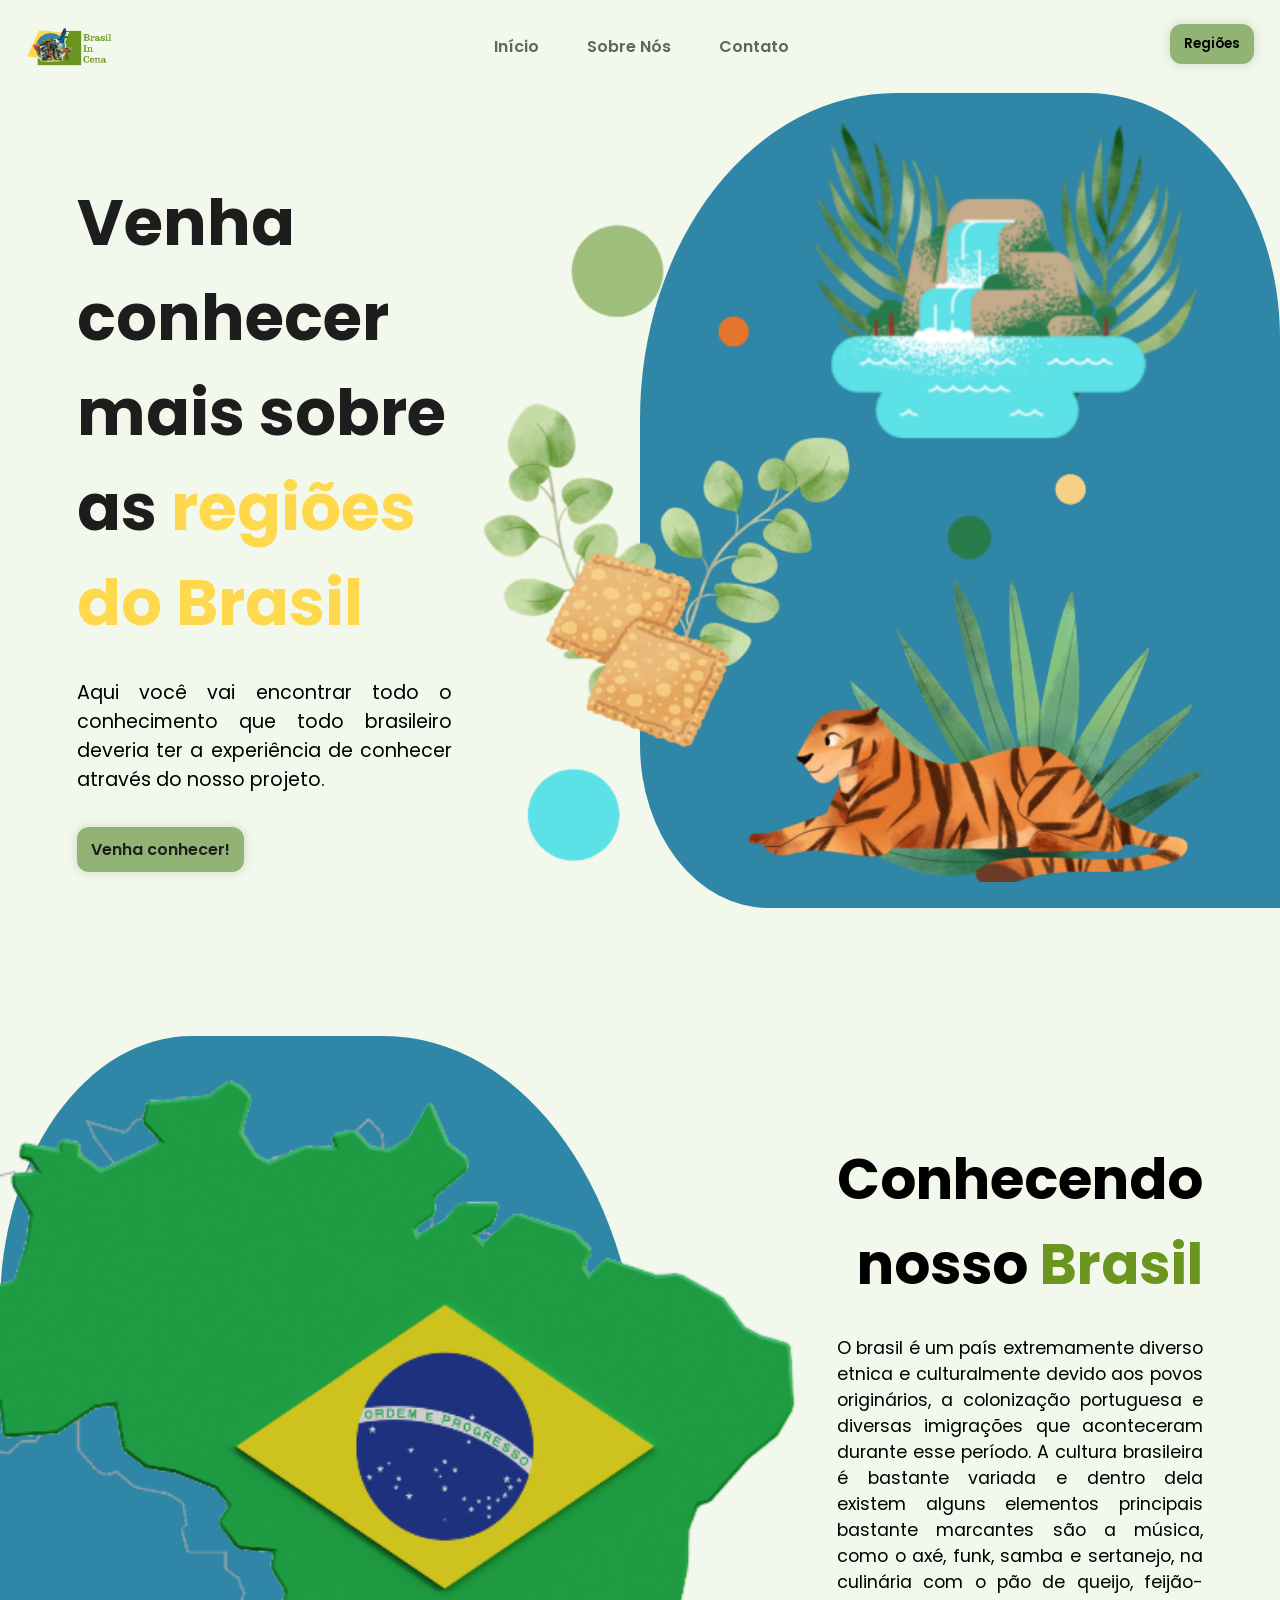
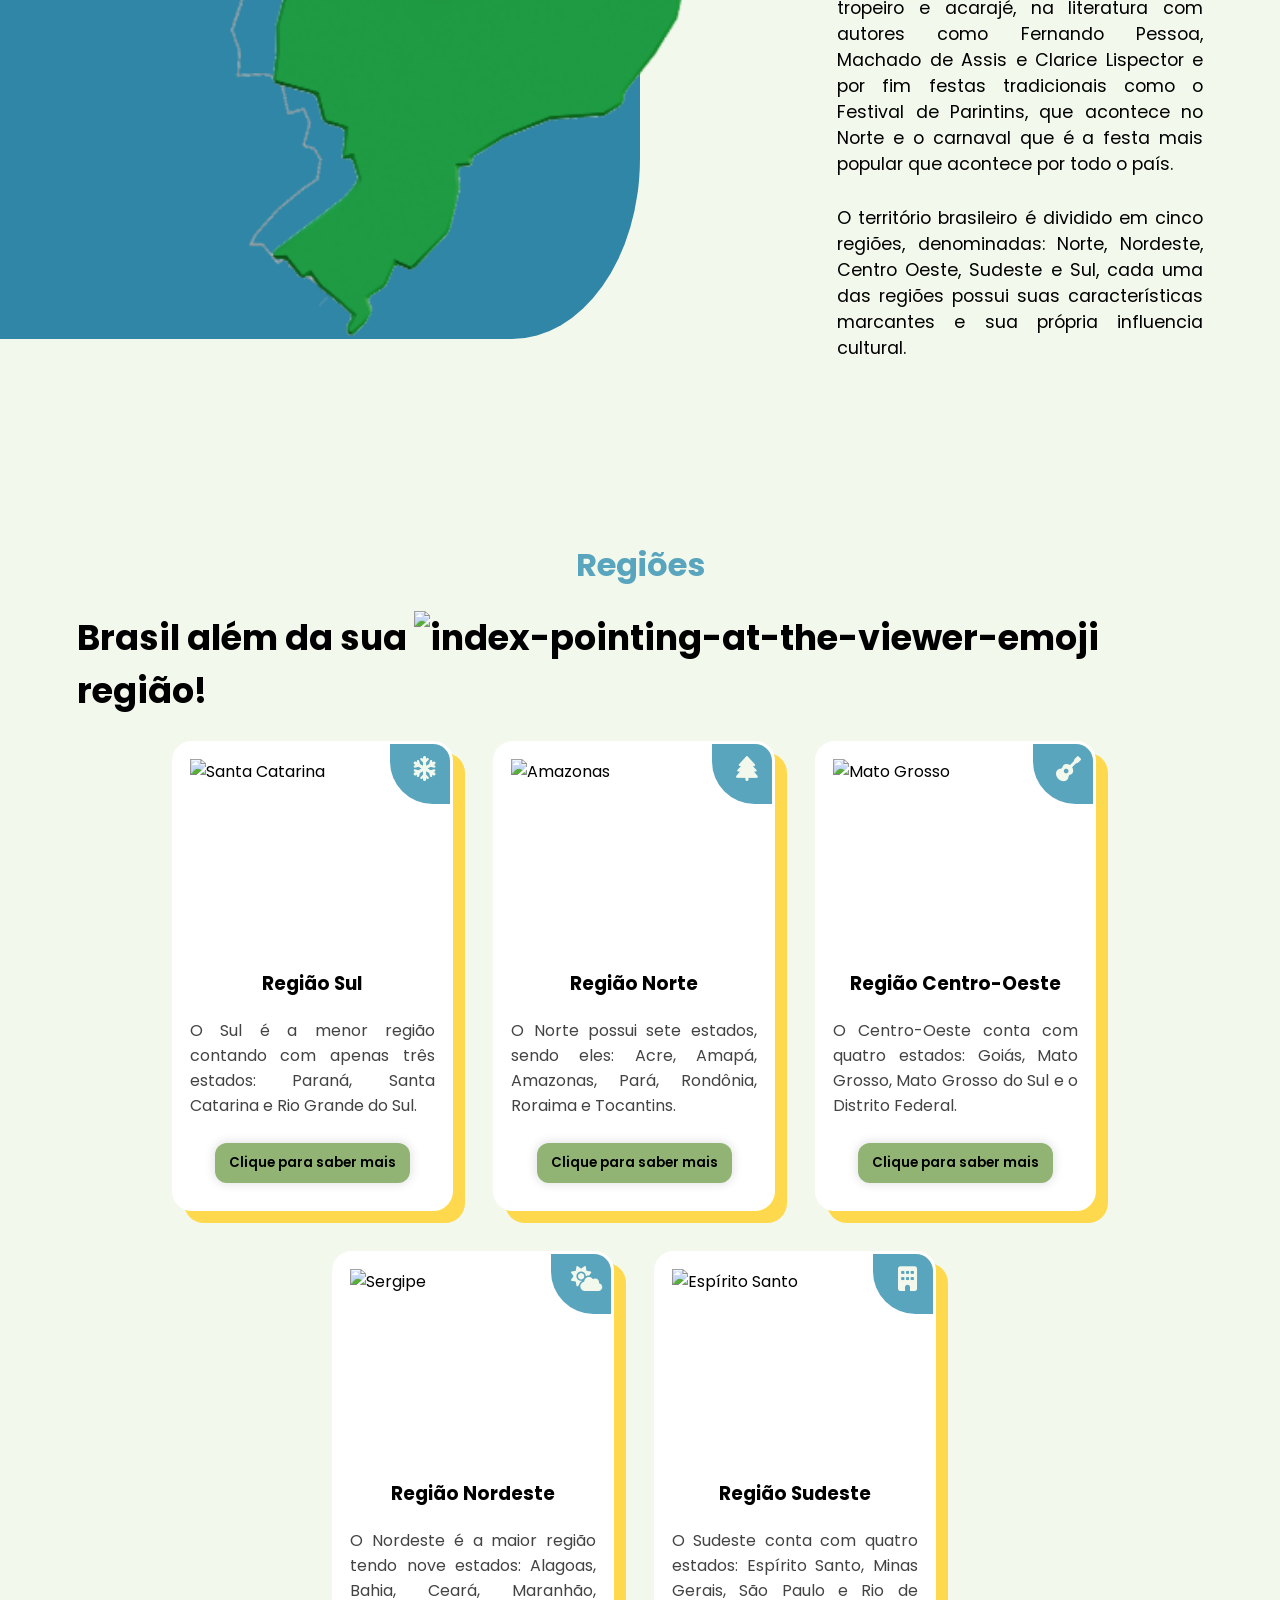
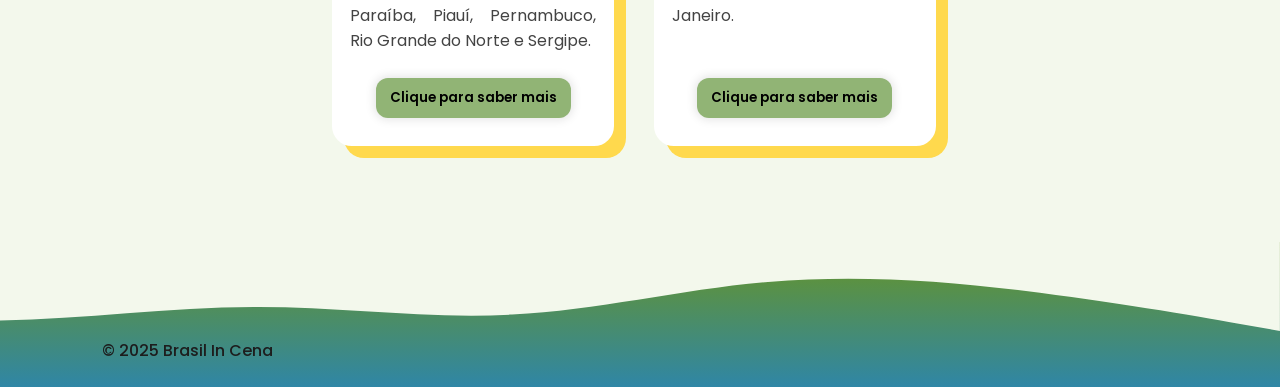
==== commit 003d2e5f: "Auto-deploy: Update regions data and build pages. 3c8e241d861e67c214cf3ec24cb6e3096b2c624a" ====
--- a/index.html
+++ b/index.html
@@ -1,4 +1,24 @@
-<!DOCTYPE html><html lang="pt-BR"><head><meta charset="UTF-8"><meta name="viewport" content="width=device-width, initial-scale=1.0"><link rel="stylesheet" href="./src/assets/styles/css/style.css"><link rel="stylesheet" href="https://cdnjs.cloudflare.com/ajax/libs/font-awesome/6.4.0/css/all.min.css"><script src="https://unpkg.com/scrollreveal"></script><title>Brasil in Cena</title></head><body><header><nav id="navbar"><img src="./src/assets/styles/img/logoo.png" alt="Brasil In Cena" id="nav_logo"><ul id="nav_list"><li class="nav-item"><a href="./index.html">Início</a><ul class="nav-menu"><li><a href="./src/assets/pages/sul.html">Região Sul</a></li><li><a href="./src/assets/pages/norte.html">Região Norte</a></li><li><a href="./src/assets/pages/centro-oeste.html">Região Centro-Oeste</a></li><li><a href="./src/assets/pages/nordeste.html">Região Nordeste</a></li><li><a href="./src/assets/pages/sudeste.html">Região Sudeste</a></li></ul></li><li class="nav-item"><a href="./src/assets/pages/sobre.html">Sobre Nós</a></li><li class="nav-item"><a href="./src/assets/pages/contato.html">Contato</a></li></ul><a href='./index.html#menu' class="btn-default-link"><button class="btn-default">Regiões</button></a><button id="mobile_btn"><i class="fa-solid fa-bars"></i></button></nav><div id="mobile_menu"><ul id="mobile_nav_list"><li class="nav-item active"><a href="./index.html">Início</a></li><li class="nav-item"><a href="./src/assets/pages/sobre.html">Sobre Nós</a></li><li class="nav-item"><a href="./src/assets/pages/contato.html">Contato</a></li></ul></div></header><main><section id="home"><div class="shape"></div><div id="cta"><h1 class="title">
+<!DOCTYPE html><html lang="pt-BR"><head><meta charset="UTF-8"><meta name="viewport" content="width=device-width, initial-scale=1.0"><link rel="stylesheet" href="./src/assets/styles/css/style.css"><link rel="stylesheet" href="https://cdnjs.cloudflare.com/ajax/libs/font-awesome/6.4.0/css/all.min.css"><script src="https://unpkg.com/scrollreveal"></script><title>Brasil in Cena</title></head><body><header id="main_header"><nav id="navbar"><img src="./src/assets/styles/img/logoo.png" alt="Brasil In Cena" id="nav_logo"><ul id="nav_list"><li class="nav-item"><a href="./index.html">Início</a><ul class="nav-menu"><li><a href="./src/assets/pages/sul.html">Região Sul</a></li><li><a href="./src/assets/pages/norte.html">Região Norte</a></li><li><a href="./src/assets/pages/centro-oeste.html">Região Centro-Oeste</a></li><li><a href="./src/assets/pages/nordeste.html">Região Nordeste</a></li><li><a href="./src/assets/pages/sudeste.html">Região Sudeste</a></li></ul></li><li class="nav-item"><a href="./src/assets/pages/sobre.html">Sobre Nós</a></li><li class="nav-item"><a href="./src/assets/pages/contato.html">Contato</a></li></ul><a href='./index.html#menu' class="btn-default-link"><button class="btn-default">Regiões</button></a><button id="mobile_btn" aria-label="Abrir Menu"><div class="burger-icon"><span></span><span></span><span></span></div></button></nav></header><div id="mobile_menu"><div id="mobile_menu_container"><ul id="mobile_nav_list"><li class="nav-item"><a href="./index.html">Início</a></li><li class="nav-item"><p class="menu-label">Regiões</p><ul class="mobile-sub-menu"><li><a href="./src/assets/pages/sul.html">Sul</a></li><li><a href="./src/assets/pages/norte.html">Norte</a></li><li><a href="./src/assets/pages/centro-oeste.html">Centro-Oeste</a></li><li><a href="./src/assets/pages/nordeste.html">Nordeste</a></li><li><a href="./src/assets/pages/sudeste.html">Sudeste</a></li></ul></li><li class="nav-item"><a href="./src/assets/pages/sobre.html">Sobre Nós</a></li><li class="nav-item"><a href="./src/assets/pages/contato.html">Contato</a></li></ul></div></div><script>
+        (function() {
+            const btn = document.getElementById('mobile_btn');
+            const menu = document.getElementById('mobile_menu');
+            if (btn && menu) {
+                btn.onclick = function() {
+                    btn.classList.toggle('active');
+                    menu.classList.toggle('active');
+                    document.body.classList.toggle('menu-open');
+                };
+                const links = menu.querySelectorAll('a');
+                links.forEach(function(l) {
+                    l.onclick = function() {
+                        btn.classList.remove('active');
+                        menu.classList.remove('active');
+                        document.body.classList.remove('menu-open');
+                    };
+                });
+            }
+        })();
+    </script><main><section id="home"><div class="shape"></div><div id="cta"><h1 class="title">
                     Venha conhecer mais sobre as
                     <span>regiões do Brasil</span></h1><p class="description">
                     Aqui você vai encontrar todo o conhecimento que todo brasileiro deveria ter a experiência de
--- a/src/assets/styles/css/style.css
+++ b/src/assets/styles/css/style.css
@@ -0,0 +1,169 @@
+
+
+@import url('https://fonts.googleapis.com/css2?family=Poppins:ital,wght@0,100;0,200;0,300;0,400;0,500;0,600;0,700;0,800;0,900;1,100;1,200;1,300;1,400;1,500;1,600;1,700;1,800;1,900&display=swap');
+@import url('header.css');
+@import url('home.css');
+@import url('sobre.css');
+@import url('menu.css');
+@import url('footer.css');
+
+@import url('contato.css');
+:root {
+    --color-primary-1: #f3f8ec;
+    --color-primary-2: #ffca1a;
+    --color-primary-3: #ffd94d;
+    --color-primary-4: #6A951F;
+    --color-primary-5: #91B475;
+    --color-primary-6: #59A5BE;
+    --color-primary-7: #2F86A6;
+
+    --color-neutral-0: #fff;
+    --color-neutral-1: #1d1d1d;
+}
+
+* {
+    font-family: 'Poppins', sans-serif;
+    margin: 0;
+    padding: 0;
+    box-sizing: border-box;
+}
+
+html {
+    scroll-behavior: smooth;
+}
+
+body {
+    background-color: #f3f8ec;
+}
+
+section {
+    padding: 26px 6%;
+}
+
+.btn-default {
+    border: none;
+    display: flex;
+    align-items: center;
+    justify-content: center;
+    background-color: var(--color-primary-5);
+    border-radius: 12px;
+    padding: 10px 14px;
+    font-weight: 600;
+    margin: 5px 0px 10px 0px;
+    box-shadow: 0px 0px 10px 2px rgba(0, 0, 0, 0.1);
+    cursor: pointer;
+    transition: background-color .3s ease;
+}
+
+.btn-default-link {
+    text-decoration: none;
+}
+
+.btn-default:hover {
+    background-color: var(--color-primary-6);
+
+}
+
+
+.btn-social {
+    border: none;
+    display: flex;
+    align-items: center;
+    justify-content: center;
+    background-color: var(--color-primary-5);
+    border-radius: 12px;
+    padding: 10px 14px;
+    font-weight: 600;
+    box-shadow: 0px 0px 10px 2px rgba(0, 0, 0, 0.1);
+    cursor: pointer;
+    transition: background-color .3s ease;
+}
+
+.btn-default-link {
+    text-decoration: none;
+
+}
+
+.btn-default:hover {
+    background-color: var(--color-primary-6);
+}
+
+
+.social-media-buttons {
+    display: flex;
+    gap: 18px;
+    justify-content: center;
+    width: 100%;
+}
+
+.social-media-buttons a {
+    display: flex;
+    justify-content: center;
+    width: 20%;
+    height: 40px;
+    background-color: var(--color-primary-4);
+    font-size: 1.25rem;
+    border-radius: 10px;
+    text-decoration: none;
+    color: var(--color-primary-3);
+    ;
+}
+
+
+.social-media-buttons a:hover {
+    box-shadow: 0px 0px 12px 8px rgba(0, 0, 0, 0.1);
+
+}
+
+#social-media {
+    width: 45px;
+    height: 40px;
+    background-color: var(--color-primary-4);
+}
+
+.section-title {
+    color: var(--color-primary-6);
+    font-size: 2rem;
+    text-align: center;
+    margin-bottom: 2%;
+}
+
+.section-subtitle {
+    font-size: 2.1875rem;
+}
+
+
+.section-txt {
+    font-size: 1.1rem;
+    padding: 0;
+    text-align: justify;
+    margin-top: 2%;
+    margin-bottom: 2%;
+}
+
+
+.center {
+    display: flex;
+    justify-content: space-between;
+
+}
+
+.title-center {
+    margin-bottom: 4%;
+    font-size: 3.5rem;
+    white-space: pre-line;
+    text-align: center;
+}
+
+.subtitle-center {
+    margin-top: 2%;
+    font-size: 4rem;
+    color: var(--color-primary-7);
+}
+
+.description {
+    font-size: 1.1rem;
+    text-align: justify;
+}
+
+
